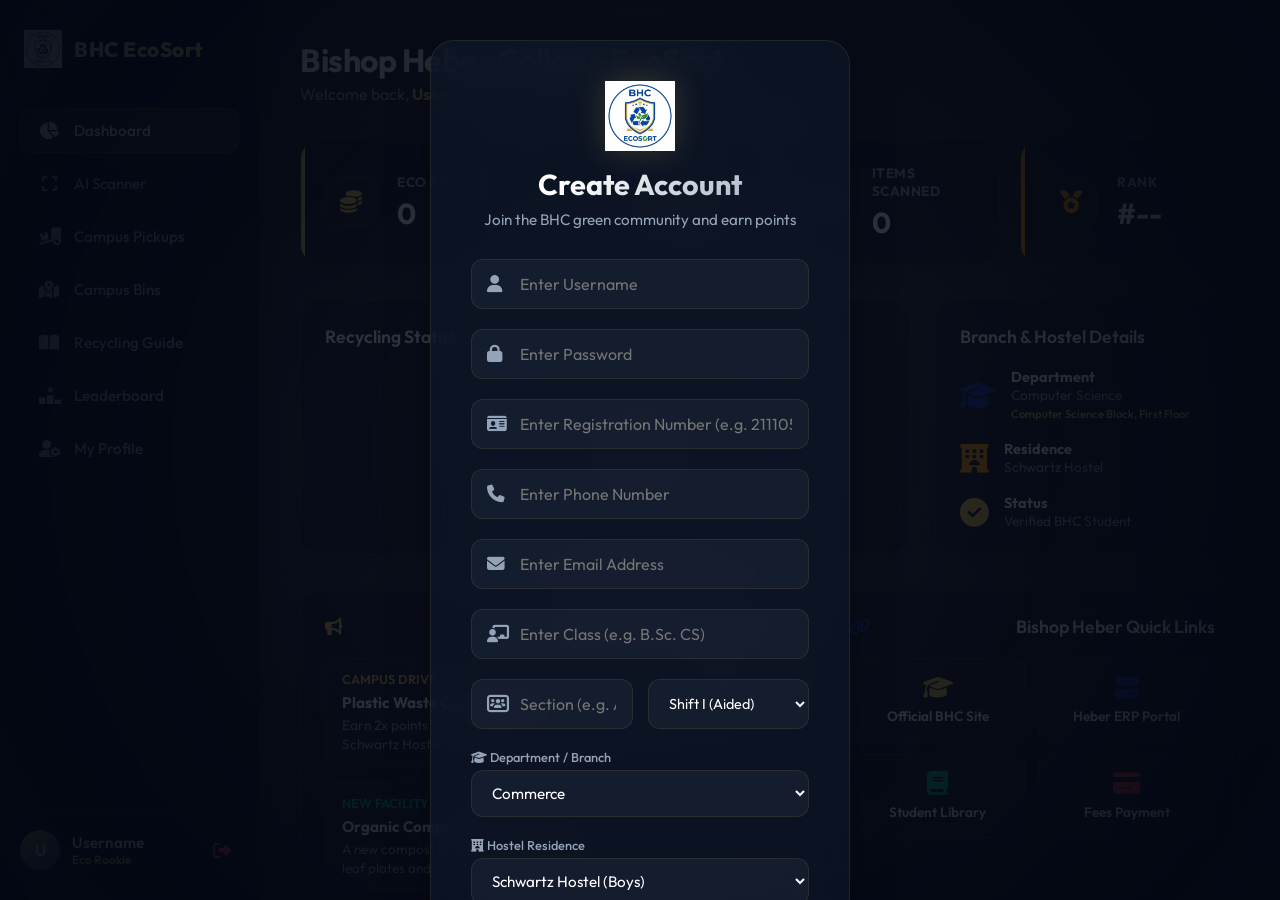
==== frontend/admin.html @ 345581e7 "Initial commit for Vercel deployment with TFLite support" ====
<!DOCTYPE html>
<html lang="en">
<head>
    <meta charset="UTF-8">
    <title>Admin Control Panel — BHC EcoSort</title>
    <meta name="viewport" content="width=device-width, initial-scale=1.0">
    <link rel="icon" type="image/png" href="ecosort-logo.png">
    <link href="https://fonts.googleapis.com/css2?family=Outfit:wght@300;400;500;600;700;800&display=swap" rel="stylesheet">
    <link rel="stylesheet" href="https://cdnjs.cloudflare.com/ajax/libs/font-awesome/6.4.0/css/all.min.css">
    <style>
        :root {
            --bg-color: #030712;
            --sidebar-bg: rgba(10, 15, 30, 0.7);
            --card-bg: rgba(17, 24, 39, 0.45);
            --border-color: rgba(229, 193, 88, 0.1);
            --text-main: #f8fafc;
            --text-muted: #94a3b8;
            --primary: #e5c158;
            --primary-glow: rgba(229, 193, 88, 0.2);
            --secondary: #1e40af;
            --accent: #f59e0b;
        }
        * { box-sizing: border-box; margin: 0; padding: 0; font-family: 'Outfit', sans-serif; transition: background-color 0.3s, border-color 0.3s, transform 0.2s, box-shadow 0.2s; }
        body {
            background: radial-gradient(circle at center, rgba(3, 7, 18, 0.75) 0%, rgba(3, 7, 18, 0.95) 100%),
                        url('https://images.unsplash.com/photo-1518531933037-91b2f5f229cc?auto=format&fit=crop&w=1920&q=80') no-repeat center center fixed;
            background-size: cover;
            color: var(--text-main);
            min-height: 100vh;
            display: flex;
            overflow: hidden;
            position: relative;
        }
        
        body::before {
            content: "";
            position: absolute;
            width: 400px;
            height: 400px;
            background: radial-gradient(circle, rgba(229, 193, 88, 0.04) 0%, transparent 70%);
            top: 5%;
            right: 10%;
            pointer-events: none;
            z-index: 1;
        }

        body::after {
            content: "";
            position: absolute;
            width: 500px;
            height: 500px;
            background: radial-gradient(circle, rgba(30, 64, 175, 0.04) 0%, transparent 70%);
            bottom: 5%;
            left: 5%;
            pointer-events: none;
            z-index: 1;
        }

        .sidebar {
            width: 260px;
            height: 100vh;
            background: var(--sidebar-bg);
            border-right: 1px solid var(--border-color);
            backdrop-filter: blur(20px);
            -webkit-backdrop-filter: blur(20px);
            display: flex;
            flex-direction: column;
            padding: 30px 20px;
            z-index: 100;
            box-shadow: 4px 0 24px rgba(0, 0, 0, 0.3);
        }
        .logo-section { display: flex; align-items: center; gap: 12px; margin-bottom: 40px; padding-left: 4px; }
        .logo-section .clg-logo { height: 38px; width: 38px; object-fit: contain; filter: drop-shadow(0 0 8px var(--primary-glow)); }
        .logo-title { font-size: 1.3rem; font-weight: 800; background: linear-gradient(135deg, #ffffff, #e5c158); -webkit-background-clip: text; -webkit-text-fill-color: transparent; }
        .nav-menu { list-style: none; display: flex; flex-direction: column; gap: 8px; }
        .nav-item { display: flex; align-items: center; gap: 15px; padding: 12px 18px; border-radius: 12px; cursor: pointer; color: var(--text-muted); font-weight: 500; border: 1px solid transparent; transition: all 0.25s cubic-bezier(0.4, 0, 0.2, 1); }
        .nav-item:hover { color: #fff; background: rgba(255, 255, 255, 0.04); border-color: rgba(255, 255, 255, 0.05); transform: translateX(3px); }
        .nav-item.active { color: #fff; background: rgba(229, 193, 88, 0.12); border: 1px solid rgba(229, 193, 88, 0.2); box-shadow: 0 4px 15px rgba(229, 193, 88, 0.05); }
        .user-profile { margin-top: auto; border-top: 1px solid var(--border-color); padding-top: 20px; display: flex; align-items: center; gap: 12px; }
        .avatar { width: 40px; height: 40px; border-radius: 50%; background: linear-gradient(135deg, var(--secondary), var(--primary)); display: flex; align-items: center; justify-content: center; color: white; font-weight: 700; box-shadow: 0 4px 12px rgba(229, 193, 88, 0.2); }
        
        .main-content { flex: 1; height: 100vh; padding: 40px; overflow-y: auto; display: flex; flex-direction: column; gap: 30px; background: transparent; z-index: 2; }
        .header { display: flex; justify-content: space-between; align-items: center; }
        .header h1 { font-size: 2rem; font-weight: 700; letter-spacing: -0.5px; }
        .btn { background: linear-gradient(135deg, var(--secondary), #1d4ed8); color: white; border: none; padding: 10px 20px; border-radius: 10px; font-weight: 600; cursor: pointer; transition: all 0.2s; text-decoration: none; display: inline-flex; align-items: center; gap: 8px; }
        .btn:hover { transform: translateY(-1px); box-shadow: 0 4px 12px rgba(30, 64, 175, 0.35); }
        .btn-gold { background: linear-gradient(135deg, var(--primary), #b5952c); color: #050a18; }
        .btn-gold:hover { box-shadow: 0 4px 12px var(--primary-glow); }
        .btn-danger { background: linear-gradient(135deg, #ef4444, #dc2626); color: white; }
        .btn-danger:hover { box-shadow: 0 4px 12px rgba(239, 68, 68, 0.35); }
        
        .stats-grid { display: grid; grid-template-columns: repeat(auto-fit, minmax(200px, 1fr)); gap: 20px; }
        .stat-card { background: var(--card-bg); border: 1px solid var(--border-color); padding: 20px; border-radius: 16px; display: flex; align-items: center; gap: 15px; position: relative; overflow: hidden; backdrop-filter: blur(8px); -webkit-backdrop-filter: blur(8px); box-shadow: 0 8px 32px 0 rgba(0, 0, 0, 0.2); transition: all 0.3s cubic-bezier(0.4, 0, 0.2, 1); }
        .stat-card:hover { transform: translateY(-4px); border-color: rgba(229, 193, 88, 0.2); box-shadow: 0 12px 24px rgba(229, 193, 88, 0.05), 0 4px 12px rgba(0, 0, 0, 0.3); }
        .stat-card::before { content: ''; position: absolute; top:0; left:0; width:4px; height:100%; background: var(--theme-color, var(--primary)); }
        .stat-icon { width: 44px; height: 44px; border-radius: 10px; background: rgba(255,255,255,0.02); border: 1px solid var(--border-color); display: flex; align-items: center; justify-content: center; font-size: 1.2rem; color: var(--theme-color, var(--primary)); transition: all 0.3s; }
        .stat-card:hover .stat-icon { transform: scale(1.1) rotate(5deg); }
        .stat-info p { font-size: 1.5rem; font-weight: 700; }
        .stat-info h3 { font-size: 0.8rem; text-transform: uppercase; color: var(--text-muted); }
 
        .layout-grid { display: grid; grid-template-columns: 1.2fr 1fr; gap: 25px; }
        @media (max-width: 1024px) { .layout-grid { grid-template-columns: 1fr; } }
        
        .widget { background: var(--card-bg); border: 1px solid var(--border-color); border-radius: 16px; padding: 20px; display: flex; flex-direction: column; gap: 15px; backdrop-filter: blur(8px); -webkit-backdrop-filter: blur(8px); box-shadow: 0 8px 32px 0 rgba(0, 0, 0, 0.2); transition: all 0.3s cubic-bezier(0.4, 0, 0.2, 1); }
        .widget:hover { border-color: rgba(229, 193, 88, 0.18); box-shadow: 0 12px 24px rgba(0, 0, 0, 0.3); }
        .widget-title { font-weight: 600; font-size: 1.1rem; display: flex; justify-content: space-between; align-items: center; }
        
        table { width: 100%; border-collapse: collapse; text-align: left; }
        th { padding: 10px; color: var(--text-muted); font-size: 0.8rem; text-transform: uppercase; border-bottom: 1px solid var(--border-color); }
        td { padding: 12px 10px; border-bottom: 1px solid var(--border-color); font-size: 0.85rem; }
        tr:last-child td { border-bottom: none; }
        
        .role-select { background: #1e293b; color: white; border: 1px solid var(--border-color); border-radius: 6px; padding: 4px 8px; outline: none; font-size: 0.8rem; }
        
        /* Retrain terminal console */
        .console-terminal { background: #020617; border: 1px solid rgba(255,255,255,0.08); border-radius: 12px; padding: 15px; font-family: monospace; font-size: 0.75rem; color: #38bdf8; height: 260px; overflow-y: auto; white-space: pre-wrap; display: flex; flex-direction: column; gap: 4px; box-shadow: inset 0 2px 8px rgba(0,0,0,0.8); }
        .console-line { line-height: 1.4; }
        .console-line.info { color: #f59e0b; }
        .console-line.success { color: #10b981; }
        .console-line.error { color: #ef4444; }
 
        .search-bar { background: rgba(30, 41, 59, 0.5); border: 1px solid var(--border-color); border-radius: 10px; padding: 8px 16px; color: white; outline: none; width: 100%; max-width: 300px; font-size: 0.85rem; }
        .search-bar:focus { border-color: var(--primary); }
    </style>
</head>
<body>

    <aside class="sidebar">
        <div class="logo-section">
            <img src="ecosort-logo.png" class="clg-logo" alt="BHC Logo">
            <span class="logo-title">BHC EcoSort</span>
        </div>
        <ul class="nav-menu">
            <li class="nav-item active"><i class="fa-solid fa-lock"></i> Admin Panel</li>
            <li class="nav-item" onclick="window.location.href='index.html'"><i class="fa-solid fa-house"></i> Student Portal</li>
            <li class="nav-item" onclick="window.location.href='collector.html'"><i class="fa-solid fa-truck-ramp-box"></i> Collector Portal</li>
        </ul>
        <div class="user-profile" style="cursor: pointer;" onclick="window.location.href='index.html'">
            <div style="position: relative; width: 40px; height: 40px; border-radius: 50%; overflow: hidden; flex-shrink: 0; box-shadow: 0 4px 12px rgba(229, 193, 88, 0.2);">
                <img id="avatarImage" src="" style="width: 100%; height: 100%; object-fit: cover; display: none;">
                <div id="avatarLetter" class="avatar" style="width: 100%; height: 100%; border-radius: 50%; display: flex; align-items: center; justify-content: center; font-weight: 700; color: white; background: linear-gradient(135deg, var(--secondary), var(--primary));">A</div>
            </div>
            <div>
                <h4 style="font-size:0.9rem;" id="usernameDisplay">Administrator</h4>
                <p style="font-size:0.75rem; color:var(--primary);">BHC Officer</p>
            </div>
            <i class="fa-solid fa-right-from-bracket" onclick="event.stopPropagation(); logout()" style="margin-left:auto; color:#ef4444; cursor:pointer;" title="Logout"></i>
        </div>
    </aside>

    <main class="main-content">
        <div class="header">
            <div>
                <h1 id="adminTitleText">Admin Control Center</h1>
                <p style="color: var(--text-muted); margin-top:4px;">Manage BHC EcoSort platform configurations, user credentials, and retrain ML models</p>
            </div>
            <a href="index.html" class="btn"><i class="fa-solid fa-arrow-left"></i> Main Dashboard</a>
        </div>

        <div class="stats-grid">
            <div class="stat-card" style="--theme-color: #e5c158;">
                <div class="stat-icon"><i class="fa-solid fa-users"></i></div>
                <div class="stat-info">
                    <h3 id="adminTotalUsers">--</h3>
                    <p>Total Registered</p>
                </div>
            </div>
            <div class="stat-card" style="--theme-color: #3b82f6;">
                <div class="stat-icon"><i class="fa-solid fa-camera"></i></div>
                <div class="stat-info">
                    <h3 id="adminTotalScans">--</h3>
                    <p>AI Scans Logged</p>
                </div>
            </div>
            <div class="stat-card" style="--theme-color: #10b981;">
                <div class="stat-icon"><i class="fa-solid fa-leaf"></i></div>
                <div class="stat-info">
                    <h3 id="adminTotalCO2">--</h3>
                    <p>CO2 Saved (kg)</p>
                </div>
            </div>
            <div class="stat-card" style="--theme-color: #ef4444;">
                <div class="stat-icon"><i class="fa-solid fa-truck-ramp-box"></i></div>
                <div class="stat-info">
                    <h3 id="adminCompletedPickups">--</h3>
                    <p>Completed Runs</p>
                </div>
            </div>
        </div>

        <div class="layout-grid">
            <div class="widget">
                <div class="widget-title">
                    <span>User Directory & Promotions</span>
                    <input type="text" id="userSearchInput" class="search-bar" placeholder="Search username..." oninput="filterUsers()">
                </div>
                <div style="overflow-x:auto; max-height: 450px;">
                    <table>
                        <thead>
                            <tr>
                                <th>Username</th>
                                <th>Dept</th>
                                <th>Residence</th>
                                <th>Score</th>
                                <th>CO₂ Saved</th>
                                <th>Role Role</th>
                                <th>Actions</th>
                            </tr>
                        </thead>
                        <tbody id="userRows">
                            <!-- Dynamic User rows -->
                        </tbody>
                    </table>
                </div>
            </div>

            <div class="widget">
                <div class="widget-title">
                    <span>AI Classification Control Room</span>
                    <span id="retrainStatus" class="status-badge pending" style="padding: 4px 10px;">Idle</span>
                </div>
                <p style="color:var(--text-muted); font-size:0.8rem; line-height:1.4;">
                    Click the button below to retrain the transfer learning custom MobileNetV2 head on the 27 campus sorted sample images. The retraining job runs in a separate thread.
                </p>
                <button class="btn btn-gold" id="btnRetrain" onclick="triggerRetrain()"><i class="fa-solid fa-microchip"></i> Retrain AI Sorting Model</button>
                
                <div class="console-terminal" id="terminalLog">
                    <div class="console-line info">[System] Console idle. Click "Retrain AI" to load logs...</div>
                </div>
            </div>
        </div>

        <div class="widget">
            <div class="widget-title">Campus Bulk Pickups Control Panel</div>
            <div style="overflow-x:auto;">
                <table>
                    <thead>
                        <tr>
                            <th>Requester</th>
                            <th>Waste Material</th>
                            <th>Block Location</th>
                            <th>Room/Lab</th>
                            <th>Scheduled Date</th>
                            <th>Status</th>
                            <th>Assigned Collector</th>
                            <th>Action Override</th>
                        </tr>
                    </thead>
                    <tbody id="pickupsRows">
                        <!-- Dynamic pickups overview -->
                    </tbody>
                </table>
            </div>
        </div>
    </main>

    <script>
        const API_URL = (window.location.protocol === 'file:' || !window.location.hostname) 
            ? "http://127.0.0.1:5000" 
            : window.location.origin;
        let currentUser = null;
        let allUsers = [];
        let retrainInterval = null;

        window.addEventListener('load', () => {
            const cachedUser = localStorage.getItem('eco_user');
            if (cachedUser) {
                currentUser = JSON.parse(cachedUser);
                
                // Route Guard: Admin or SuperAdmin only
                if (currentUser.role !== 'Admin' && currentUser.role !== 'SuperAdmin') {
                    alert("Access Denied. Administrative privileges required.");
                    window.location.href = "index.html";
                    return;
                }
                
                document.getElementById('usernameDisplay').innerText = currentUser.username;
                
                // Render Avatar
                const avatarImg = document.getElementById('avatarImage');
                const avatarLet = document.getElementById('avatarLetter');
                if (currentUser.avatar_url) {
                    avatarImg.src = `${API_URL}/${currentUser.avatar_url}?v=${new Date().getTime()}`;
                    avatarImg.style.display = 'block';
                    avatarLet.style.display = 'none';
                } else {
                    avatarImg.style.display = 'none';
                    avatarLet.style.display = 'flex';
                    avatarLet.innerText = currentUser.username.charAt(0).toUpperCase();
                }
                
                // Update header title based on role & department
                if (currentUser.role === 'Admin') {
                    document.getElementById('adminTitleText').innerText = `${currentUser.department} Department Panel`;
                } else if (currentUser.role === 'SuperAdmin') {
                    document.getElementById('adminTitleText').innerText = "Superior Admin Control Center";
                }
                
                loadStats();
                loadUsers();
                loadPickups();
                checkRetrainStatus();
            } else {
                window.location.href = "index.html";
            }
        });

        function logout() {
            localStorage.removeItem('eco_user');
            window.location.href = "index.html";
        }

        function loadStats() {
            fetch(API_URL + `/api/admin/stats?admin_id=${currentUser.id}`)
                .then(res => res.json())
                .then(stats => {
                    document.getElementById('adminTotalUsers').innerText = stats.total_users;
                    document.getElementById('adminTotalScans').innerText = stats.total_scans;
                    document.getElementById('adminTotalCO2').innerText = stats.total_co2 + " kg";
                    document.getElementById('adminCompletedPickups').innerText = stats.completed_pickups;
                })
                .catch(err => console.error("Error loading stats:", err));
        }

        function loadUsers() {
            fetch(API_URL + `/api/admin/users?admin_id=${currentUser.id}`)
                .then(res => res.json())
                .then(users => {
                    allUsers = users;
                    renderUsers(users);
                })
                .catch(err => console.error("Error loading users:", err));
        }

        function renderUsers(users) {
            const tbody = document.getElementById('userRows');
            tbody.innerHTML = '';
            
            users.forEach(u => {
                const tr = document.createElement('tr');
                tr.innerHTML = `
                    <td><strong>${u.username}</strong></td>
                    <td>${u.department || 'General'}</td>
                    <td>${u.hostel || 'Day Scholar'}</td>
                    <td style="color:var(--primary); font-weight:700;">${u.points} pts</td>
                    <td>${parseFloat(u.co2_saved).toFixed(1)} kg</td>
                    <td>
                        <select class="role-select" id="roleSelect-${u.id}" onchange="updateUserRole(${u.id}, this.value)">
                            <option value="Student" ${u.role === 'Student' ? 'selected' : ''}>Student</option>
                            <option value="Collector" ${u.role === 'Collector' ? 'selected' : ''}>Collector</option>
                            <option value="Admin" ${u.role === 'Admin' ? 'selected' : ''}>Admin</option>
                        </select>
                    </td>
                    <td>
                        <button class="action-btn claim" style="padding:4px 8px;" onclick="saveRoleChange(${u.id})">Save</button>
                    </td>
                `;
                tbody.appendChild(tr);
            });
        }

        function filterUsers() {
            const query = document.getElementById('userSearchInput').value.trim().toLowerCase();
            const filtered = allUsers.filter(u => u.username.toLowerCase().includes(query));
            renderUsers(filtered);
        }

        function updateUserRole(user_id, role) {
            // locally track role change, save triggers backend
        }

        function saveRoleChange(user_id) {
            const selectEl = document.getElementById(`roleSelect-${user_id}`);
            const newRole = selectEl.value;
            
            fetch(API_URL + "/api/admin/users/role", {
                method: "POST",
                headers: { "Content-Type": "application/json" },
                body: JSON.stringify({ user_id: user_id, role: newRole, admin_id: currentUser.id })
            })
            .then(res => res.json())
            .then(data => {
                if (data.success) {
                    alert(data.message);
                    loadUsers();
                    loadStats();
                } else {
                    alert("Error: " + data.error);
                }
            })
            .catch(err => console.error("Error setting role:", err));
        }

        function loadPickups() {
            fetch(API_URL + "/api/pickups")
                .then(res => res.json())
                .then(pickups => {
                    const tbody = document.getElementById('pickupsRows');
                    tbody.innerHTML = '';
                    
                    if (pickups.length === 0) {
                        tbody.innerHTML = `<tr><td colspan="8" style="text-align:center;color:var(--text-muted);">No bulk collection requests logged.</td></tr>`;
                        return;
                    }

                    pickups.forEach(p => {
                        const tr = document.createElement('tr');
                        const dateStr = new Date(p.date_time).toLocaleString([], { month: 'short', day: 'numeric', hour: '2-digit', minute: '2-digit' });
                        tr.innerHTML = `
                            <td><strong>${p.requester}</strong></td>
                            <td>${p.waste_type}</td>
                            <td>${p.block_name}</td>
                            <td>${p.room_number}</td>
                            <td>${dateStr}</td>
                            <td><span class="status-badge ${p.status.toLowerCase()}">${p.status}</span></td>
                            <td>${p.collector || 'Unassigned'}</td>
                            <td>
                                <button class="action-btn complete btn-danger" style="background:#ef4444;" onclick="deletePickup(${p.id})">Delete</button>
                            </td>
                        `;
                        tbody.appendChild(tr);
                    });
                })
                .catch(err => console.error("Error loading pickups:", err));
        }

        function deletePickup(pickup_id) {
            if (!confirm("Are you sure you want to delete this pickup request? This action is permanent.")) return;
            
            fetch(API_URL + "/api/admin/pickups/delete", {
                method: "POST",
                headers: { "Content-Type": "application/json" },
                body: JSON.stringify({ pickup_id: pickup_id })
            })
            .then(res => res.json())
            .then(data => {
                alert(data.message);
                loadPickups();
                loadStats();
            })
            .catch(err => console.error("Error deleting pickup:", err));
        }

        function triggerRetrain() {
            const btn = document.getElementById('btnRetrain');
            btn.disabled = true;
            btn.innerText = "Training...";
            
            fetch(API_URL + "/api/admin/retrain", { method: "POST" })
                .then(res => res.json())
                .then(data => {
                    if (data.success) {
                        checkRetrainStatus();
                        // Poll retraining logs every 2 seconds
                        if (retrainInterval) clearInterval(retrainInterval);
                        retrainInterval = setInterval(checkRetrainStatus, 2000);
                    } else {
                        alert(data.message || "Failed to trigger retraining.");
                        btn.disabled = false;
                        btn.innerText = "Retrain AI Sorting Model";
                    }
                })
                .catch(err => {
                    console.error(err);
                    btn.disabled = false;
                    btn.innerText = "Retrain AI Sorting Model";
                });
        }

        function checkRetrainStatus() {
            fetch(API_URL + "/api/admin/retrain/status")
                .then(res => res.json())
                .then(state => {
                    const statusBadge = document.getElementById('retrainStatus');
                    statusBadge.innerText = state.status;
                    statusBadge.className = `status-badge ${state.status.toLowerCase()}`;
                    
                    const terminal = document.getElementById('terminalLog');
                    terminal.innerHTML = '';
                    
                    state.logs.forEach(line => {
                        const div = document.createElement('div');
                        div.className = 'console-line';
                        
                        if (line.includes('Epoch') || line.includes('Starting')) {
                            div.className += ' info';
                        } else if (line.includes('completed successfully') || line.includes('Saved')) {
                            div.className += ' success';
                        } else if (line.includes('failed') || line.includes('crashed')) {
                            div.className += ' error';
                        }
                        
                        div.innerText = line;
                        terminal.appendChild(div);
                    });
                    
                    // Auto scroll to bottom
                    terminal.scrollTop = terminal.scrollHeight;
                    
                    const btn = document.getElementById('btnRetrain');
                    if (state.status !== "Training") {
                        btn.disabled = false;
                        btn.innerText = "Retrain AI Sorting Model";
                        if (retrainInterval) {
                            clearInterval(retrainInterval);
                            retrainInterval = null;
                        }
                    } else {
                        btn.disabled = true;
                        btn.innerText = "Training AI Classifier...";
                        if (!retrainInterval) {
                            retrainInterval = setInterval(checkRetrainStatus, 2000);
                        }
                    }
                })
                .catch(err => console.error("Error fetching retrain status:", err));
        }
    </script>
</body>
</html>
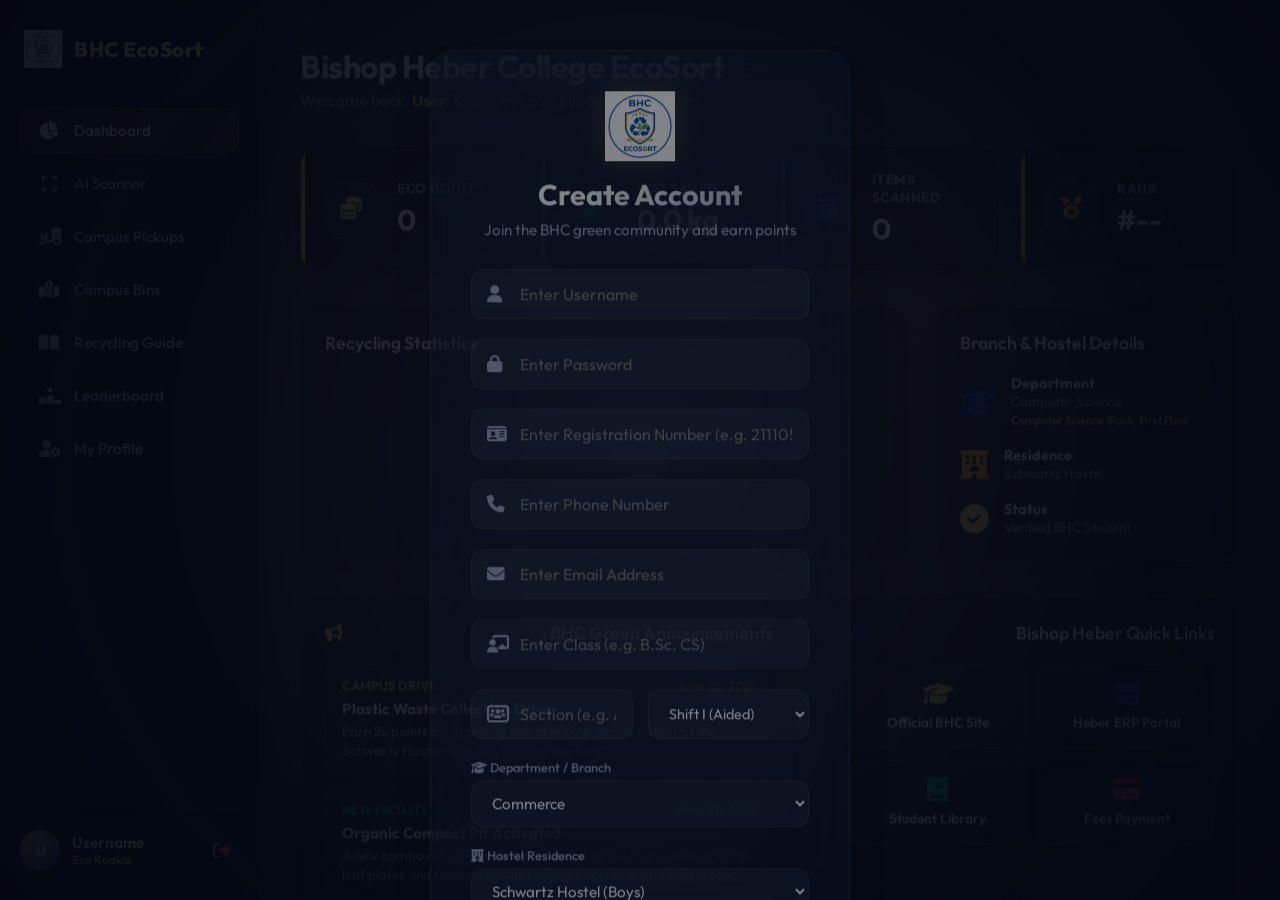
==== commit 6e555ee7: "Implement security hardening, ML pipeline fixes, and Vercel routing corrections" ====
--- a/frontend/admin.html
+++ b/frontend/admin.html
@@ -305,13 +305,24 @@
             }
         });
 
+        function getAuthHeaders(includeJson = true) {
+            const token = localStorage.getItem('eco_token');
+            const headers = {};
+            if (includeJson) headers["Content-Type"] = "application/json";
+            if (token) headers["Authorization"] = "Bearer " + token;
+            return headers;
+        }
+
         function logout() {
             localStorage.removeItem('eco_user');
+            localStorage.removeItem('eco_token');
             window.location.href = "index.html";
         }
 
         function loadStats() {
-            fetch(API_URL + `/api/admin/stats?admin_id=${currentUser.id}`)
+            fetch(API_URL + `/api/admin/stats?admin_id=${currentUser.id}`, {
+                headers: getAuthHeaders()
+            })
                 .then(res => res.json())
                 .then(stats => {
                     document.getElementById('adminTotalUsers').innerText = stats.total_users;
@@ -323,7 +334,9 @@
         }
 
         function loadUsers() {
-            fetch(API_URL + `/api/admin/users?admin_id=${currentUser.id}`)
+            fetch(API_URL + `/api/admin/users?admin_id=${currentUser.id}`, {
+                headers: getAuthHeaders()
+            })
                 .then(res => res.json())
                 .then(users => {
                     allUsers = users;
@@ -375,7 +388,7 @@
             
             fetch(API_URL + "/api/admin/users/role", {
                 method: "POST",
-                headers: { "Content-Type": "application/json" },
+                headers: getAuthHeaders(),
                 body: JSON.stringify({ user_id: user_id, role: newRole, admin_id: currentUser.id })
             })
             .then(res => res.json())
@@ -392,7 +405,9 @@
         }
 
         function loadPickups() {
-            fetch(API_URL + "/api/pickups")
+            fetch(API_URL + "/api/pickups", {
+                headers: getAuthHeaders(false)
+            })
                 .then(res => res.json())
                 .then(pickups => {
                     const tbody = document.getElementById('pickupsRows');
@@ -429,8 +444,8 @@
             
             fetch(API_URL + "/api/admin/pickups/delete", {
                 method: "POST",
-                headers: { "Content-Type": "application/json" },
-                body: JSON.stringify({ pickup_id: pickup_id })
+                headers: getAuthHeaders(),
+                body: JSON.stringify({ pickup_id: pickup_id, admin_id: currentUser.id })
             })
             .then(res => res.json())
             .then(data => {
@@ -446,7 +461,11 @@
             btn.disabled = true;
             btn.innerText = "Training...";
             
-            fetch(API_URL + "/api/admin/retrain", { method: "POST" })
+            fetch(API_URL + "/api/admin/retrain", { 
+                method: "POST",
+                headers: getAuthHeaders(),
+                body: JSON.stringify({ admin_id: currentUser.id })
+            })
                 .then(res => res.json())
                 .then(data => {
                     if (data.success) {
@@ -468,7 +487,9 @@
         }
 
         function checkRetrainStatus() {
-            fetch(API_URL + "/api/admin/retrain/status")
+            fetch(API_URL + "/api/admin/retrain/status", {
+                headers: getAuthHeaders(false)
+            })
                 .then(res => res.json())
                 .then(state => {
                     const statusBadge = document.getElementById('retrainStatus');
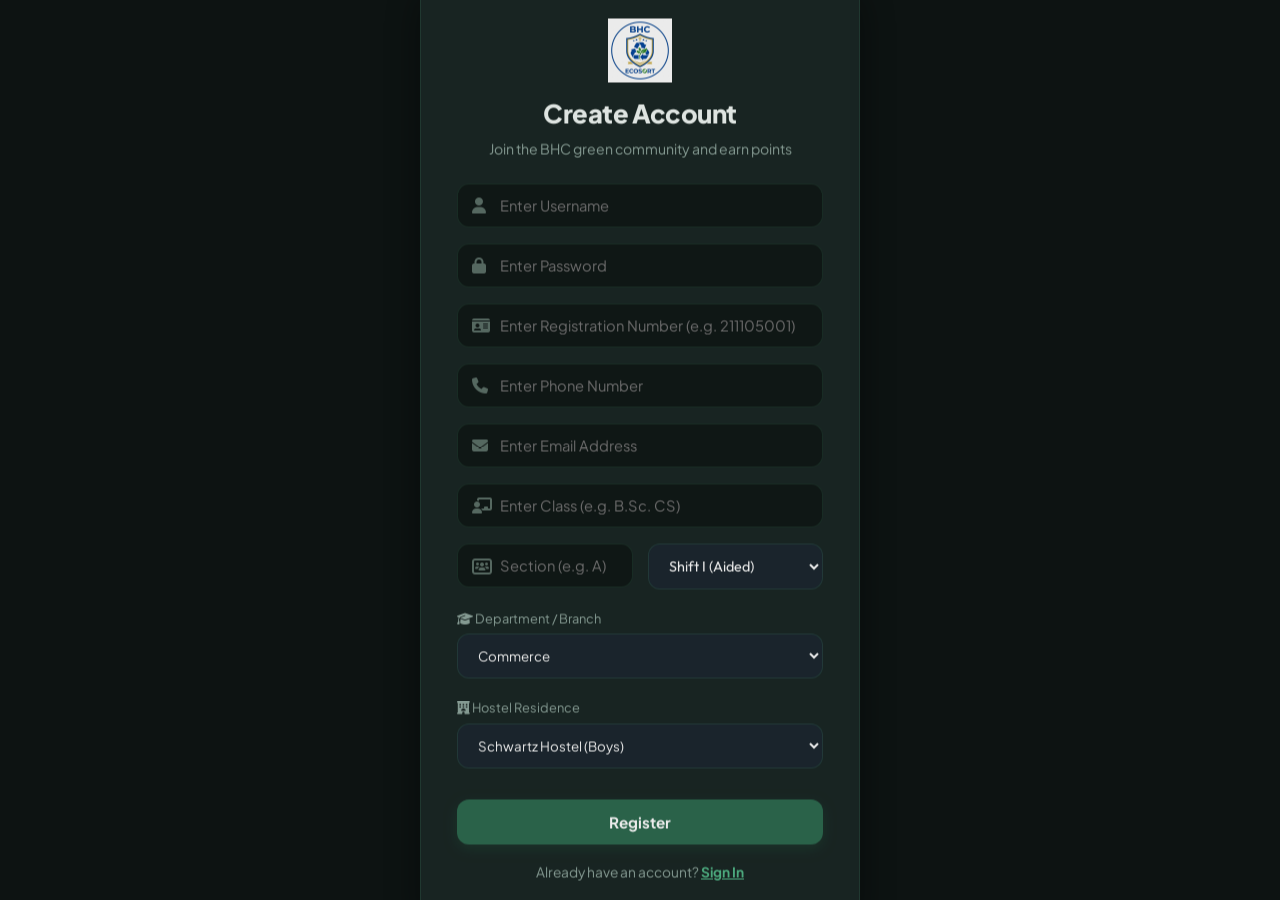
==== commit efcbaddb: "Implement Phase 1 UI/UX modernization: Forest & Emerald Green design system, dark/light themes, AI s" ====
--- a/frontend/admin.html
+++ b/frontend/admin.html
@@ -7,121 +7,10 @@
     <link rel="icon" type="image/png" href="ecosort-logo.png">
     <link href="https://fonts.googleapis.com/css2?family=Outfit:wght@300;400;500;600;700;800&display=swap" rel="stylesheet">
     <link rel="stylesheet" href="https://cdnjs.cloudflare.com/ajax/libs/font-awesome/6.4.0/css/all.min.css">
-    <style>
-        :root {
-            --bg-color: #030712;
-            --sidebar-bg: rgba(10, 15, 30, 0.7);
-            --card-bg: rgba(17, 24, 39, 0.45);
-            --border-color: rgba(229, 193, 88, 0.1);
-            --text-main: #f8fafc;
-            --text-muted: #94a3b8;
-            --primary: #e5c158;
-            --primary-glow: rgba(229, 193, 88, 0.2);
-            --secondary: #1e40af;
-            --accent: #f59e0b;
-        }
-        * { box-sizing: border-box; margin: 0; padding: 0; font-family: 'Outfit', sans-serif; transition: background-color 0.3s, border-color 0.3s, transform 0.2s, box-shadow 0.2s; }
-        body {
-            background: radial-gradient(circle at center, rgba(3, 7, 18, 0.75) 0%, rgba(3, 7, 18, 0.95) 100%),
-                        url('https://images.unsplash.com/photo-1518531933037-91b2f5f229cc?auto=format&fit=crop&w=1920&q=80') no-repeat center center fixed;
-            background-size: cover;
-            color: var(--text-main);
-            min-height: 100vh;
-            display: flex;
-            overflow: hidden;
-            position: relative;
-        }
-        
-        body::before {
-            content: "";
-            position: absolute;
-            width: 400px;
-            height: 400px;
-            background: radial-gradient(circle, rgba(229, 193, 88, 0.04) 0%, transparent 70%);
-            top: 5%;
-            right: 10%;
-            pointer-events: none;
-            z-index: 1;
-        }
-
-        body::after {
-            content: "";
-            position: absolute;
-            width: 500px;
-            height: 500px;
-            background: radial-gradient(circle, rgba(30, 64, 175, 0.04) 0%, transparent 70%);
-            bottom: 5%;
-            left: 5%;
-            pointer-events: none;
-            z-index: 1;
-        }
-
-        .sidebar {
-            width: 260px;
-            height: 100vh;
-            background: var(--sidebar-bg);
-            border-right: 1px solid var(--border-color);
-            backdrop-filter: blur(20px);
-            -webkit-backdrop-filter: blur(20px);
-            display: flex;
-            flex-direction: column;
-            padding: 30px 20px;
-            z-index: 100;
-            box-shadow: 4px 0 24px rgba(0, 0, 0, 0.3);
-        }
-        .logo-section { display: flex; align-items: center; gap: 12px; margin-bottom: 40px; padding-left: 4px; }
-        .logo-section .clg-logo { height: 38px; width: 38px; object-fit: contain; filter: drop-shadow(0 0 8px var(--primary-glow)); }
-        .logo-title { font-size: 1.3rem; font-weight: 800; background: linear-gradient(135deg, #ffffff, #e5c158); -webkit-background-clip: text; -webkit-text-fill-color: transparent; }
-        .nav-menu { list-style: none; display: flex; flex-direction: column; gap: 8px; }
-        .nav-item { display: flex; align-items: center; gap: 15px; padding: 12px 18px; border-radius: 12px; cursor: pointer; color: var(--text-muted); font-weight: 500; border: 1px solid transparent; transition: all 0.25s cubic-bezier(0.4, 0, 0.2, 1); }
-        .nav-item:hover { color: #fff; background: rgba(255, 255, 255, 0.04); border-color: rgba(255, 255, 255, 0.05); transform: translateX(3px); }
-        .nav-item.active { color: #fff; background: rgba(229, 193, 88, 0.12); border: 1px solid rgba(229, 193, 88, 0.2); box-shadow: 0 4px 15px rgba(229, 193, 88, 0.05); }
-        .user-profile { margin-top: auto; border-top: 1px solid var(--border-color); padding-top: 20px; display: flex; align-items: center; gap: 12px; }
-        .avatar { width: 40px; height: 40px; border-radius: 50%; background: linear-gradient(135deg, var(--secondary), var(--primary)); display: flex; align-items: center; justify-content: center; color: white; font-weight: 700; box-shadow: 0 4px 12px rgba(229, 193, 88, 0.2); }
-        
-        .main-content { flex: 1; height: 100vh; padding: 40px; overflow-y: auto; display: flex; flex-direction: column; gap: 30px; background: transparent; z-index: 2; }
-        .header { display: flex; justify-content: space-between; align-items: center; }
-        .header h1 { font-size: 2rem; font-weight: 700; letter-spacing: -0.5px; }
-        .btn { background: linear-gradient(135deg, var(--secondary), #1d4ed8); color: white; border: none; padding: 10px 20px; border-radius: 10px; font-weight: 600; cursor: pointer; transition: all 0.2s; text-decoration: none; display: inline-flex; align-items: center; gap: 8px; }
-        .btn:hover { transform: translateY(-1px); box-shadow: 0 4px 12px rgba(30, 64, 175, 0.35); }
-        .btn-gold { background: linear-gradient(135deg, var(--primary), #b5952c); color: #050a18; }
-        .btn-gold:hover { box-shadow: 0 4px 12px var(--primary-glow); }
-        .btn-danger { background: linear-gradient(135deg, #ef4444, #dc2626); color: white; }
-        .btn-danger:hover { box-shadow: 0 4px 12px rgba(239, 68, 68, 0.35); }
-        
-        .stats-grid { display: grid; grid-template-columns: repeat(auto-fit, minmax(200px, 1fr)); gap: 20px; }
-        .stat-card { background: var(--card-bg); border: 1px solid var(--border-color); padding: 20px; border-radius: 16px; display: flex; align-items: center; gap: 15px; position: relative; overflow: hidden; backdrop-filter: blur(8px); -webkit-backdrop-filter: blur(8px); box-shadow: 0 8px 32px 0 rgba(0, 0, 0, 0.2); transition: all 0.3s cubic-bezier(0.4, 0, 0.2, 1); }
-        .stat-card:hover { transform: translateY(-4px); border-color: rgba(229, 193, 88, 0.2); box-shadow: 0 12px 24px rgba(229, 193, 88, 0.05), 0 4px 12px rgba(0, 0, 0, 0.3); }
-        .stat-card::before { content: ''; position: absolute; top:0; left:0; width:4px; height:100%; background: var(--theme-color, var(--primary)); }
-        .stat-icon { width: 44px; height: 44px; border-radius: 10px; background: rgba(255,255,255,0.02); border: 1px solid var(--border-color); display: flex; align-items: center; justify-content: center; font-size: 1.2rem; color: var(--theme-color, var(--primary)); transition: all 0.3s; }
-        .stat-card:hover .stat-icon { transform: scale(1.1) rotate(5deg); }
-        .stat-info p { font-size: 1.5rem; font-weight: 700; }
-        .stat-info h3 { font-size: 0.8rem; text-transform: uppercase; color: var(--text-muted); }
- 
-        .layout-grid { display: grid; grid-template-columns: 1.2fr 1fr; gap: 25px; }
-        @media (max-width: 1024px) { .layout-grid { grid-template-columns: 1fr; } }
-        
-        .widget { background: var(--card-bg); border: 1px solid var(--border-color); border-radius: 16px; padding: 20px; display: flex; flex-direction: column; gap: 15px; backdrop-filter: blur(8px); -webkit-backdrop-filter: blur(8px); box-shadow: 0 8px 32px 0 rgba(0, 0, 0, 0.2); transition: all 0.3s cubic-bezier(0.4, 0, 0.2, 1); }
-        .widget:hover { border-color: rgba(229, 193, 88, 0.18); box-shadow: 0 12px 24px rgba(0, 0, 0, 0.3); }
-        .widget-title { font-weight: 600; font-size: 1.1rem; display: flex; justify-content: space-between; align-items: center; }
-        
-        table { width: 100%; border-collapse: collapse; text-align: left; }
-        th { padding: 10px; color: var(--text-muted); font-size: 0.8rem; text-transform: uppercase; border-bottom: 1px solid var(--border-color); }
-        td { padding: 12px 10px; border-bottom: 1px solid var(--border-color); font-size: 0.85rem; }
-        tr:last-child td { border-bottom: none; }
-        
-        .role-select { background: #1e293b; color: white; border: 1px solid var(--border-color); border-radius: 6px; padding: 4px 8px; outline: none; font-size: 0.8rem; }
-        
-        /* Retrain terminal console */
-        .console-terminal { background: #020617; border: 1px solid rgba(255,255,255,0.08); border-radius: 12px; padding: 15px; font-family: monospace; font-size: 0.75rem; color: #38bdf8; height: 260px; overflow-y: auto; white-space: pre-wrap; display: flex; flex-direction: column; gap: 4px; box-shadow: inset 0 2px 8px rgba(0,0,0,0.8); }
-        .console-line { line-height: 1.4; }
-        .console-line.info { color: #f59e0b; }
-        .console-line.success { color: #10b981; }
-        .console-line.error { color: #ef4444; }
- 
-        .search-bar { background: rgba(30, 41, 59, 0.5); border: 1px solid var(--border-color); border-radius: 10px; padding: 8px 16px; color: white; outline: none; width: 100%; max-width: 300px; font-size: 0.85rem; }
-        .search-bar:focus { border-color: var(--primary); }
-    </style>
+    <!-- EcoSort Unified Modern Design System & Theme Engine -->
+    <link rel="stylesheet" href="css/ecosort.css">
+    <script src="js/theme.js"></script>
+    <script src="https://cdnjs.cloudflare.com/ajax/libs/Chart.js/4.4.0/chart.umd.js"></script>
 </head>
 <body>
 
@@ -149,6 +38,28 @@
     </aside>
 
     <main class="main-content">
+
+        <!-- TOP APP BAR -->
+        <div style="display:flex; justify-content:space-between; align-items:center; margin-bottom:20px; padding-bottom:12px; border-bottom:1px solid var(--border-color);">
+            <div style="display:flex; align-items:center; gap:12px;">
+                <button class="btn btn-secondary btn-sm" onclick="toggleMobileNav()" title="Toggle Navigation Menu">
+                    <i class="fa-solid fa-bars"></i>
+                </button>
+                <div style="font-weight:700; font-size:1.05rem; color:var(--text-main);">
+                    <i class="fa-solid fa-shield-halved" style="color:var(--emerald); margin-right:6px;"></i> Administrative Governance & ML Control
+                </div>
+            </div>
+            <div style="display:flex; align-items:center; gap:12px;">
+                <button class="btn btn-secondary btn-sm" onclick="toggleTheme()" title="Toggle Light / Dark Theme">
+                    <i class="fa-solid fa-moon theme-toggle-icon"></i>
+                    <span>Theme</span>
+                </button>
+                <span class="badge badge-role" style="font-size:0.8rem; padding:6px 12px;">
+                    <i class="fa-solid fa-user-shield"></i> Officer Mode
+                </span>
+            </div>
+        </div>
+
         <div class="header">
             <div>
                 <h1 id="adminTitleText">Admin Control Center</h1>
@@ -220,7 +131,7 @@
                     <span id="retrainStatus" class="status-badge pending" style="padding: 4px 10px;">Idle</span>
                 </div>
                 <p style="color:var(--text-muted); font-size:0.8rem; line-height:1.4;">
-                    Click the button below to retrain the transfer learning custom MobileNetV2 head on the 27 campus sorted sample images. The retraining job runs in a separate thread.
+                    Click the button below to retrain the transfer learning custom MobileNetV2 head on the 25 verified campus sorted sample images. The retraining job runs in a separate thread.
                 </p>
                 <button class="btn btn-gold" id="btnRetrain" onclick="triggerRetrain()"><i class="fa-solid fa-microchip"></i> Retrain AI Sorting Model</button>
                 
@@ -394,11 +305,11 @@
             .then(res => res.json())
             .then(data => {
                 if (data.success) {
-                    alert(data.message);
+                    showToast(data.message, "success");
                     loadUsers();
                     loadStats();
                 } else {
-                    alert("Error: " + data.error);
+                    showToast(data.error, "error");
                 }
             })
             .catch(err => console.error("Error setting role:", err));
@@ -449,7 +360,7 @@
             })
             .then(res => res.json())
             .then(data => {
-                alert(data.message);
+                showToast(data.message, "success");
                 loadPickups();
                 loadStats();
             })
--- a/frontend/css/ecosort.css
+++ b/frontend/css/ecosort.css
@@ -0,0 +1,1431 @@
+/* ==========================================================================
+   EcoSort Design System — Environmental Technology Modern UI
+   Bishop Heber College Smart Green Campus
+   ========================================================================== */
+
+@import url('https://fonts.googleapis.com/css2?family=Plus+Jakarta+Sans:wght@300;400;500;600;700;800&family=JetBrains+Mono:wght@400;500;600&display=swap');
+
+:root {
+    /* Brand Palette - Forest & Emerald Green */
+    --primary: #2d6a4f;
+    --primary-hover: #1b4332;
+    --primary-light: #40916c;
+    --primary-glow: rgba(45, 106, 79, 0.25);
+    --primary-surface: #d8f3dc;
+    --emerald: #52b788;
+    --mint: #74c69d;
+    --amber: #d97706;
+    --amber-bg: rgba(217, 119, 6, 0.12);
+    --blue: #2563eb;
+    --blue-bg: rgba(37, 99, 235, 0.12);
+    --rose: #e11d48;
+    --rose-bg: rgba(225, 29, 72, 0.12);
+
+    /* Default Theme: Dark Charcoal Mode */
+    --bg-body: #0d1312;
+    --bg-sidebar: #121a18;
+    --bg-surface: #16211e;
+    --bg-card: #1a2724;
+    --bg-card-hover: #1f302c;
+    --bg-input: #101816;
+    --border-color: rgba(82, 183, 136, 0.15);
+    --border-hover: rgba(82, 183, 136, 0.35);
+    --text-main: #f0f7f4;
+    --text-muted: #8fa69e;
+    --text-dim: #5c7068;
+    --shadow-sm: 0 2px 8px rgba(0, 0, 0, 0.25);
+    --shadow-md: 0 6px 20px rgba(0, 0, 0, 0.35);
+    --shadow-lg: 0 12px 36px rgba(0, 0, 0, 0.45);
+    --modal-backdrop: rgba(8, 14, 12, 0.85);
+    --code-bg: #0b110f;
+
+    /* Metrics & Spacing */
+    --radius-sm: 8px;
+    --radius-md: 12px;
+    --radius-lg: 16px;
+    --radius-full: 9999px;
+    --transition: all 0.2s cubic-bezier(0.4, 0, 0.2, 1);
+}
+
+/* Light Mode Overrides */
+[data-theme="light"] {
+    --bg-body: #f4f7f5;
+    --bg-sidebar: #e9f0ec;
+    --bg-surface: #ffffff;
+    --bg-card: #ffffff;
+    --bg-card-hover: #f9fbf9;
+    --bg-input: #f0f4f2;
+    --border-color: #d1ded6;
+    --border-hover: #95b3a3;
+    --text-main: #14211d;
+    --text-muted: #4e635a;
+    --text-dim: #7f968c;
+    --shadow-sm: 0 2px 6px rgba(20, 33, 29, 0.05);
+    --shadow-md: 0 6px 18px rgba(20, 33, 29, 0.08);
+    --shadow-lg: 0 12px 30px rgba(20, 33, 29, 0.12);
+    --modal-backdrop: rgba(20, 33, 29, 0.6);
+    --code-bg: #eef3f0;
+}
+
+/* Base Styles */
+* {
+    box-sizing: border-box;
+    margin: 0;
+    padding: 0;
+    font-family: 'Plus Jakarta Sans', -apple-system, BlinkMacSystemFont, sans-serif;
+    -webkit-font-smoothing: antialiased;
+}
+
+body {
+    background-color: var(--bg-body);
+    color: var(--text-main);
+    min-height: 100vh;
+    display: flex;
+    overflow-x: hidden;
+    line-height: 1.5;
+    transition: background-color 0.3s ease, color 0.3s ease;
+}
+
+/* Scrollbar */
+::-webkit-scrollbar {
+    width: 8px;
+    height: 8px;
+}
+::-webkit-scrollbar-track {
+    background: var(--bg-body);
+}
+::-webkit-scrollbar-thumb {
+    background: var(--border-color);
+    border-radius: 4px;
+}
+::-webkit-scrollbar-thumb:hover {
+    background: var(--primary-light);
+}
+
+/* App Layout */
+.app-container {
+    display: flex;
+    width: 100vw;
+    height: 100vh;
+    overflow: hidden;
+}
+
+/* Sidebar Navigation */
+.app-sidebar {
+    width: 270px;
+    height: 100vh;
+    background: var(--bg-sidebar);
+    border-right: 1px solid var(--border-color);
+    display: flex;
+    flex-direction: column;
+    padding: 24px 18px;
+    flex-shrink: 0;
+    z-index: 100;
+    transition: transform 0.3s ease, background 0.3s ease;
+}
+
+.brand-section {
+    display: flex;
+    align-items: center;
+    gap: 12px;
+    padding: 6px 8px 24px;
+    border-bottom: 1px solid var(--border-color);
+    margin-bottom: 20px;
+}
+
+.brand-logo {
+    height: 38px;
+    width: 38px;
+    object-fit: contain;
+    border-radius: var(--radius-sm);
+}
+
+.brand-title {
+    font-size: 1.25rem;
+    font-weight: 800;
+    color: var(--text-main);
+    letter-spacing: -0.02em;
+    display: flex;
+    align-items: center;
+    gap: 6px;
+}
+.brand-title span {
+    color: var(--emerald);
+}
+
+.brand-sub {
+    font-size: 0.72rem;
+    color: var(--text-muted);
+    font-weight: 500;
+}
+
+.nav-list {
+    list-style: none;
+    display: flex;
+    flex-direction: column;
+    gap: 6px;
+    flex: 1;
+    overflow-y: auto;
+}
+
+.nav-item {
+    display: flex;
+    align-items: center;
+    gap: 14px;
+    padding: 11px 16px;
+    border-radius: var(--radius-md);
+    color: var(--text-muted);
+    font-size: 0.92rem;
+    font-weight: 600;
+    cursor: pointer;
+    border: 1px solid transparent;
+    transition: var(--transition);
+    text-decoration: none;
+    user-select: none;
+}
+
+.nav-item i {
+    font-size: 1.05rem;
+    width: 20px;
+    text-align: center;
+    color: var(--text-dim);
+    transition: color 0.2s ease;
+}
+
+.nav-item:hover {
+    color: var(--text-main);
+    background: rgba(82, 183, 136, 0.08);
+    border-color: var(--border-color);
+}
+.nav-item:hover i {
+    color: var(--emerald);
+}
+
+.nav-item.active {
+    color: #ffffff;
+    background: linear-gradient(135deg, var(--primary) 0%, var(--primary-light) 100%);
+    box-shadow: 0 4px 14px var(--primary-glow);
+    border-color: transparent;
+}
+.nav-item.active i {
+    color: #ffffff;
+}
+
+/* User Profile Badge in Sidebar */
+.sidebar-footer {
+    border-top: 1px solid var(--border-color);
+    padding-top: 16px;
+    margin-top: auto;
+    display: flex;
+    flex-direction: column;
+    gap: 12px;
+}
+
+.user-badge {
+    display: flex;
+    align-items: center;
+    gap: 12px;
+    padding: 10px;
+    border-radius: var(--radius-md);
+    background: var(--bg-surface);
+    border: 1px solid var(--border-color);
+}
+
+.user-avatar {
+    width: 38px;
+    height: 38px;
+    border-radius: var(--radius-full);
+    background: var(--primary);
+    color: #ffffff;
+    font-weight: 700;
+    display: flex;
+    align-items: center;
+    justify-content: center;
+    flex-shrink: 0;
+    overflow: hidden;
+}
+.user-avatar img {
+    width: 100%;
+    height: 100%;
+    object-fit: cover;
+}
+
+.user-meta {
+    flex: 1;
+    overflow: hidden;
+}
+
+.user-name {
+    font-size: 0.88rem;
+    font-weight: 700;
+    color: var(--text-main);
+    white-space: nowrap;
+    overflow: hidden;
+    text-overflow: ellipsis;
+}
+
+.user-role-tag {
+    font-size: 0.72rem;
+    color: var(--emerald);
+    font-weight: 600;
+}
+
+.theme-toggle-row {
+    display: flex;
+    align-items: center;
+    justify-content: space-between;
+    padding: 4px 8px;
+    font-size: 0.8rem;
+    color: var(--text-muted);
+}
+
+/* Main Content Area */
+.main-viewport {
+    flex: 1;
+    height: 100vh;
+    overflow-y: auto;
+    display: flex;
+    flex-direction: column;
+    background: var(--bg-body);
+    transition: background 0.3s ease;
+}
+
+.top-navbar {
+    height: 70px;
+    padding: 0 32px;
+    display: flex;
+    align-items: center;
+    justify-content: space-between;
+    border-bottom: 1px solid var(--border-color);
+    background: var(--bg-surface);
+    position: sticky;
+    top: 0;
+    z-index: 50;
+    backdrop-filter: blur(8px);
+}
+
+.page-title-box h1 {
+    font-size: 1.4rem;
+    font-weight: 800;
+    letter-spacing: -0.02em;
+    color: var(--text-main);
+}
+.page-title-box p {
+    font-size: 0.82rem;
+    color: var(--text-muted);
+}
+
+.content-body {
+    padding: 32px;
+    display: flex;
+    flex-direction: column;
+    gap: 28px;
+    max-width: 1400px;
+    width: 100%;
+    margin: 0 auto;
+}
+
+/* Tab Panels */
+.tab-panel {
+    display: none;
+    flex-direction: column;
+    gap: 28px;
+    animation: fadeIn 0.25s ease-out;
+}
+.tab-panel.active {
+    display: flex;
+}
+
+@keyframes fadeIn {
+    from { opacity: 0; transform: translateY(6px); }
+    to { opacity: 1; transform: translateY(0); }
+}
+
+/* Metric / Stat Cards Grid */
+.stats-grid {
+    display: grid;
+    grid-template-columns: repeat(auto-fit, minmax(230px, 1fr));
+    gap: 20px;
+}
+
+.stat-card {
+    background: var(--bg-card);
+    border: 1px solid var(--border-color);
+    border-radius: var(--radius-lg);
+    padding: 22px;
+    display: flex;
+    align-items: center;
+    gap: 18px;
+    position: relative;
+    overflow: hidden;
+    box-shadow: var(--shadow-sm);
+    transition: var(--transition);
+}
+
+.stat-card:hover {
+    transform: translateY(-2px);
+    box-shadow: var(--shadow-md);
+    border-color: var(--border-hover);
+}
+
+.stat-icon-wrapper {
+    width: 50px;
+    height: 50px;
+    border-radius: var(--radius-md);
+    display: flex;
+    align-items: center;
+    justify-content: center;
+    font-size: 1.35rem;
+    flex-shrink: 0;
+}
+
+.stat-icon-green { background: rgba(45, 106, 79, 0.15); color: var(--emerald); }
+.stat-icon-blue { background: rgba(37, 99, 235, 0.15); color: #60a5fa; }
+.stat-icon-amber { background: rgba(217, 119, 6, 0.15); color: #fbbf24; }
+.stat-icon-purple { background: rgba(147, 51, 234, 0.15); color: #c084fc; }
+
+.stat-details h3 {
+    font-size: 0.8rem;
+    font-weight: 700;
+    text-transform: uppercase;
+    letter-spacing: 0.05em;
+    color: var(--text-muted);
+    margin-bottom: 4px;
+}
+
+.stat-value {
+    font-size: 1.8rem;
+    font-weight: 800;
+    color: var(--text-main);
+    line-height: 1.1;
+}
+
+.stat-sub {
+    font-size: 0.76rem;
+    color: var(--text-dim);
+    margin-top: 4px;
+}
+
+/* Standard Content Cards */
+.card {
+    background: var(--bg-card);
+    border: 1px solid var(--border-color);
+    border-radius: var(--radius-lg);
+    padding: 24px;
+    box-shadow: var(--shadow-sm);
+    transition: var(--transition);
+}
+
+.card-header {
+    display: flex;
+    align-items: center;
+    justify-content: space-between;
+    margin-bottom: 20px;
+    padding-bottom: 14px;
+    border-bottom: 1px solid var(--border-color);
+}
+
+.card-title {
+    font-size: 1.15rem;
+    font-weight: 700;
+    color: var(--text-main);
+    display: flex;
+    align-items: center;
+    gap: 10px;
+}
+.card-title i {
+    color: var(--emerald);
+}
+
+/* Buttons */
+.btn {
+    display: inline-flex;
+    align-items: center;
+    justify-content: center;
+    gap: 8px;
+    padding: 10px 18px;
+    border-radius: var(--radius-md);
+    font-size: 0.88rem;
+    font-weight: 600;
+    cursor: pointer;
+    border: 1px solid transparent;
+    transition: var(--transition);
+    text-decoration: none;
+    line-height: 1.2;
+    user-select: none;
+}
+
+.btn-primary {
+    background: var(--primary);
+    color: #ffffff;
+}
+.btn-primary:hover {
+    background: var(--primary-hover);
+    box-shadow: 0 4px 12px var(--primary-glow);
+}
+
+.btn-emerald {
+    background: var(--emerald);
+    color: #0b1411;
+}
+.btn-emerald:hover {
+    background: var(--mint);
+    box-shadow: 0 4px 12px rgba(82, 183, 136, 0.3);
+}
+
+.btn-secondary {
+    background: var(--bg-surface);
+    color: var(--text-main);
+    border-color: var(--border-color);
+}
+.btn-secondary:hover {
+    background: var(--bg-card-hover);
+    border-color: var(--border-hover);
+}
+
+.btn-danger {
+    background: var(--rose);
+    color: #ffffff;
+}
+.btn-danger:hover {
+    background: #be123c;
+}
+
+.btn-sm {
+    padding: 6px 12px;
+    font-size: 0.8rem;
+    border-radius: var(--radius-sm);
+}
+
+.btn-icon {
+    width: 36px;
+    height: 36px;
+    padding: 0;
+    border-radius: var(--radius-md);
+}
+
+/* Form Controls */
+.form-group {
+    display: flex;
+    flex-direction: column;
+    gap: 6px;
+    margin-bottom: 16px;
+}
+
+.form-label {
+    font-size: 0.84rem;
+    font-weight: 600;
+    color: var(--text-main);
+}
+
+.form-input, .form-select, .form-textarea {
+    width: 100%;
+    padding: 11px 14px;
+    border-radius: var(--radius-md);
+    background: var(--bg-input);
+    border: 1px solid var(--border-color);
+    color: var(--text-main);
+    font-size: 0.9rem;
+    transition: var(--transition);
+    outline: none;
+}
+
+.form-input:focus, .form-select:focus, .form-textarea:focus {
+    border-color: var(--emerald);
+    box-shadow: 0 0 0 3px var(--primary-glow);
+}
+
+/* Data Tables */
+.table-container {
+    width: 100%;
+    overflow-x: auto;
+    border-radius: var(--radius-md);
+    border: 1px solid var(--border-color);
+}
+
+.data-table {
+    width: 100%;
+    border-collapse: collapse;
+    font-size: 0.88rem;
+    text-align: left;
+}
+
+.data-table th {
+    background: var(--bg-surface);
+    color: var(--text-muted);
+    font-weight: 700;
+    font-size: 0.78rem;
+    text-transform: uppercase;
+    letter-spacing: 0.04em;
+    padding: 14px 16px;
+    border-bottom: 1px solid var(--border-color);
+}
+
+.data-table td {
+    padding: 13px 16px;
+    border-bottom: 1px solid var(--border-color);
+    color: var(--text-main);
+}
+
+.data-table tbody tr {
+    transition: background 0.15s ease;
+}
+.data-table tbody tr:hover {
+    background: rgba(82, 183, 136, 0.04);
+}
+
+/* Status Badges */
+.badge {
+    display: inline-flex;
+    align-items: center;
+    gap: 6px;
+    padding: 4px 10px;
+    border-radius: var(--radius-full);
+    font-size: 0.74rem;
+    font-weight: 700;
+    letter-spacing: 0.02em;
+    text-transform: uppercase;
+}
+
+.badge-pending { background: var(--amber-bg); color: #f59e0b; border: 1px solid rgba(245, 158, 11, 0.25); }
+.badge-claimed { background: var(--blue-bg); color: #60a5fa; border: 1px solid rgba(59, 130, 246, 0.25); }
+.badge-completed { background: rgba(82, 183, 136, 0.12); color: var(--emerald); border: 1px solid rgba(82, 183, 136, 0.25); }
+.badge-role { background: rgba(45, 106, 79, 0.15); color: var(--mint); }
+
+/* Empty State */
+.empty-state {
+    padding: 48px 24px;
+    text-align: center;
+    display: flex;
+    flex-direction: column;
+    align-items: center;
+    justify-content: center;
+    color: var(--text-muted);
+}
+.empty-state i {
+    font-size: 2.8rem;
+    color: var(--text-dim);
+    margin-bottom: 14px;
+}
+.empty-state h4 {
+    font-size: 1.1rem;
+    font-weight: 700;
+    color: var(--text-main);
+    margin-bottom: 6px;
+}
+.empty-state p {
+    font-size: 0.85rem;
+    max-width: 400px;
+}
+
+/* Skeleton Loading State */
+.skeleton {
+    background: linear-gradient(90deg, var(--bg-surface) 25%, var(--bg-card-hover) 50%, var(--bg-surface) 75%);
+    background-size: 200% 100%;
+    animation: shimmer 1.5s infinite;
+    border-radius: var(--radius-sm);
+}
+
+@keyframes shimmer {
+    0% { background-position: 200% 0; }
+    100% { background-position: -200% 0; }
+}
+
+/* Toast Notifications */
+.toast-container {
+    position: fixed;
+    top: 24px;
+    right: 24px;
+    z-index: 9999;
+    display: flex;
+    flex-direction: column;
+    gap: 10px;
+    pointer-events: none;
+}
+
+.toast {
+    pointer-events: auto;
+    padding: 14px 18px;
+    border-radius: var(--radius-md);
+    background: var(--bg-card);
+    border: 1px solid var(--border-color);
+    box-shadow: var(--shadow-lg);
+    display: flex;
+    align-items: center;
+    gap: 12px;
+    font-size: 0.88rem;
+    color: var(--text-main);
+    min-width: 280px;
+    max-width: 420px;
+    animation: toastIn 0.3s cubic-bezier(0.4, 0, 0.2, 1);
+    transition: opacity 0.3s ease, transform 0.3s ease;
+}
+
+.toast-success { border-left: 4px solid var(--emerald); }
+.toast-error { border-left: 4px solid var(--rose); }
+.toast-info { border-left: 4px solid var(--blue); }
+
+@keyframes toastIn {
+    from { opacity: 0; transform: translateX(30px); }
+    to { opacity: 1; transform: translateX(0); }
+}
+
+/* Modals */
+.modal-overlay {
+    position: fixed;
+    top: 0;
+    left: 0;
+    width: 100vw;
+    height: 100vh;
+    background: var(--modal-backdrop);
+    display: none;
+    align-items: center;
+    justify-content: center;
+    z-index: 1000;
+    padding: 20px;
+    backdrop-filter: blur(6px);
+}
+.modal-overlay.active {
+    display: flex;
+}
+
+.modal-box {
+    background: var(--bg-surface);
+    border: 1px solid var(--border-color);
+    border-radius: var(--radius-lg);
+    width: 100%;
+    max-width: 520px;
+    max-height: 90vh;
+    overflow-y: auto;
+    box-shadow: var(--shadow-lg);
+    padding: 28px;
+    position: relative;
+    animation: modalPop 0.25s cubic-bezier(0.4, 0, 0.2, 1);
+}
+
+@keyframes modalPop {
+    from { opacity: 0; transform: scale(0.96); }
+    to { opacity: 1; transform: scale(1); }
+}
+
+.modal-close {
+    position: absolute;
+    top: 20px;
+    right: 20px;
+    background: none;
+    border: none;
+    font-size: 1.2rem;
+    color: var(--text-muted);
+    cursor: pointer;
+    transition: color 0.2s;
+}
+.modal-close:hover {
+    color: var(--text-main);
+}
+
+/* Mobile Toggle Hamburger */
+.mobile-nav-toggle {
+    display: none;
+    background: none;
+    border: 1px solid var(--border-color);
+    border-radius: var(--radius-md);
+    padding: 8px 12px;
+    color: var(--text-main);
+    font-size: 1.2rem;
+    cursor: pointer;
+}
+
+/* Responsive Media Queries */
+@media (max-width: 1024px) {
+    .app-sidebar {
+        position: fixed;
+        left: 0;
+        top: 0;
+        transform: translateX(-100%);
+    }
+    .app-sidebar.mobile-open {
+        transform: translateX(0);
+        box-shadow: 10px 0 30px rgba(0, 0, 0, 0.5);
+    }
+    .mobile-nav-toggle {
+        display: block;
+    }
+    .top-navbar {
+        padding: 0 20px;
+    }
+    .content-body {
+        padding: 20px;
+    }
+}
+
+/* ==========================================================================
+   Component Compatibilities & Specialized Widget Styles
+   ========================================================================== */
+
+/* Auth Container & Card */
+.auth-container {
+    display: flex;
+    flex-direction: column;
+    align-items: center;
+    justify-content: center;
+    width: 100vw;
+    height: 100vh;
+    padding: 30px 20px;
+    background: var(--bg-body);
+    position: fixed;
+    top: 0;
+    left: 0;
+    z-index: 1000;
+    overflow-y: auto;
+}
+
+.auth-card {
+    background: var(--bg-card);
+    border: 1px solid var(--border-color);
+    border-radius: var(--radius-lg);
+    padding: 36px;
+    width: 100%;
+    max-width: 440px;
+    box-shadow: var(--shadow-lg);
+    text-align: center;
+    animation: fadeIn 0.3s ease-out;
+}
+
+.auth-logo .clg-logo {
+    width: 64px;
+    height: 64px;
+    object-fit: contain;
+    margin: 0 auto 12px;
+    display: block;
+}
+
+.auth-card h2 {
+    font-size: 1.6rem;
+    font-weight: 800;
+    color: var(--text-main);
+    letter-spacing: -0.02em;
+    margin-bottom: 6px;
+}
+
+.auth-subtitle {
+    font-size: 0.88rem;
+    color: var(--text-muted);
+    margin-bottom: 24px;
+}
+
+.input-group {
+    margin-bottom: 16px;
+    text-align: left;
+    position: relative;
+}
+
+.input-group i {
+    position: absolute;
+    left: 15px;
+    top: 50%;
+    transform: translateY(-50%);
+    color: var(--text-dim);
+    font-size: 1rem;
+}
+
+.input-group input {
+    width: 100%;
+    padding: 12px 14px 12px 42px;
+    background: var(--bg-input);
+    border: 1px solid var(--border-color);
+    border-radius: var(--radius-md);
+    color: var(--text-main);
+    font-size: 0.92rem;
+    outline: none;
+    transition: var(--transition);
+}
+
+.input-group input:focus {
+    border-color: var(--emerald);
+    box-shadow: 0 0 0 3px var(--primary-glow);
+}
+
+.auth-btn {
+    background: var(--primary);
+    color: #ffffff;
+    font-weight: 700;
+    border: none;
+    padding: 13px;
+    width: 100%;
+    border-radius: var(--radius-md);
+    font-size: 0.95rem;
+    cursor: pointer;
+    box-shadow: 0 4px 14px var(--primary-glow);
+    transition: var(--transition);
+    margin-top: 6px;
+    margin-bottom: 18px;
+}
+
+.auth-btn:hover {
+    background: var(--primary-hover);
+    transform: translateY(-1px);
+}
+
+.auth-toggle {
+    color: var(--text-muted);
+    font-size: 0.86rem;
+}
+
+.auth-toggle span {
+    color: var(--emerald);
+    cursor: pointer;
+    font-weight: 700;
+    text-decoration: underline;
+}
+
+/* Sidebar legacy class compat */
+.sidebar {
+    width: 270px;
+    height: 100vh;
+    background: var(--bg-sidebar);
+    border-right: 1px solid var(--border-color);
+    display: flex;
+    flex-direction: column;
+    padding: 24px 18px;
+    flex-shrink: 0;
+    z-index: 100;
+    transition: var(--transition);
+}
+
+.logo-section {
+    display: flex;
+    align-items: center;
+    gap: 12px;
+    margin-bottom: 24px;
+    padding-bottom: 18px;
+    border-bottom: 1px solid var(--border-color);
+}
+
+.logo-section .clg-logo {
+    height: 38px;
+    width: 38px;
+    object-fit: contain;
+}
+
+.logo-title {
+    font-size: 1.25rem;
+    font-weight: 800;
+    color: var(--text-main);
+    letter-spacing: -0.02em;
+}
+
+.user-profile-section {
+    margin-top: auto;
+    border-top: 1px solid var(--border-color);
+    padding-top: 16px;
+    display: flex;
+    align-items: center;
+    gap: 12px;
+}
+
+.avatar {
+    width: 38px;
+    height: 38px;
+    border-radius: var(--radius-full);
+    background: var(--primary);
+    color: #ffffff;
+    font-weight: 700;
+    display: flex;
+    align-items: center;
+    justify-content: center;
+    flex-shrink: 0;
+}
+
+.user-info {
+    display: flex;
+    flex-direction: column;
+    overflow: hidden;
+    flex: 1;
+}
+
+.username-display {
+    font-size: 0.9rem;
+    font-weight: 700;
+    color: var(--text-main);
+    white-space: nowrap;
+    overflow: hidden;
+    text-overflow: ellipsis;
+}
+
+.user-tier {
+    font-size: 0.74rem;
+    color: var(--emerald);
+    font-weight: 600;
+}
+
+.logout-btn {
+    background: none;
+    border: none;
+    color: var(--text-dim);
+    cursor: pointer;
+    font-size: 1.1rem;
+    padding: 8px;
+    border-radius: var(--radius-md);
+    transition: var(--transition);
+}
+
+.logout-btn:hover {
+    color: var(--rose);
+    background: var(--rose-bg);
+}
+
+/* Main Content */
+.main-content {
+    flex: 1;
+    height: 100vh;
+    padding: 32px;
+    overflow-y: auto;
+    background: var(--bg-body);
+}
+
+.header-summary {
+    display: flex;
+    justify-content: space-between;
+    align-items: center;
+    margin-bottom: 28px;
+}
+
+.header-title h1 {
+    font-size: 1.75rem;
+    font-weight: 800;
+    letter-spacing: -0.02em;
+    color: var(--text-main);
+}
+
+.header-title p {
+    color: var(--text-muted);
+    font-size: 0.9rem;
+    margin-top: 4px;
+}
+
+/* Widgets & Dashboard Rows */
+.dashboard-row {
+    display: grid;
+    grid-template-columns: 2fr 1fr;
+    gap: 24px;
+    margin-bottom: 28px;
+}
+
+@media (max-width: 1024px) {
+    .dashboard-row {
+        grid-template-columns: 1fr;
+    }
+}
+
+.widget {
+    background: var(--bg-card);
+    border: 1px solid var(--border-color);
+    border-radius: var(--radius-lg);
+    padding: 24px;
+    box-shadow: var(--shadow-sm);
+    transition: var(--transition);
+}
+
+.widget:hover {
+    border-color: var(--border-hover);
+}
+
+.widget-title {
+    font-size: 1.05rem;
+    font-weight: 700;
+    color: var(--text-main);
+    margin-bottom: 18px;
+    display: flex;
+    align-items: center;
+    justify-content: space-between;
+}
+
+/* AI Scanner Interface */
+.scanner-layout {
+    display: grid;
+    grid-template-columns: 1.2fr 1fr;
+    gap: 28px;
+}
+
+@media (max-width: 900px) {
+    .scanner-layout {
+        grid-template-columns: 1fr;
+    }
+}
+
+.dropzone-container {
+    background: var(--bg-card);
+    border: 2px dashed var(--border-color);
+    border-radius: var(--radius-lg);
+    padding: 36px;
+    text-align: center;
+    cursor: pointer;
+    position: relative;
+    min-height: 380px;
+    display: flex;
+    flex-direction: column;
+    align-items: center;
+    justify-content: center;
+    overflow: hidden;
+    transition: var(--transition);
+}
+
+.dropzone-container:hover {
+    border-color: var(--emerald);
+    background: rgba(82, 183, 136, 0.04);
+}
+
+.upload-icon {
+    font-size: 3rem;
+    color: var(--emerald);
+    margin-bottom: 14px;
+}
+
+.preview-img {
+    position: absolute;
+    top: 0;
+    left: 0;
+    width: 100%;
+    height: 100%;
+    object-fit: contain;
+    background: var(--bg-surface);
+    z-index: 5;
+}
+
+.scan-laser {
+    position: absolute;
+    top: 0;
+    left: 0;
+    width: 100%;
+    height: 3px;
+    background: linear-gradient(to right, transparent, var(--emerald), transparent);
+    box-shadow: 0 0 16px var(--emerald);
+    z-index: 10;
+    animation: laserScan 2.5s infinite linear;
+    display: none;
+}
+
+.results-card {
+    background: var(--bg-card);
+    border: 1px solid var(--border-color);
+    border-radius: var(--radius-lg);
+    padding: 26px;
+    display: flex;
+    flex-direction: column;
+    justify-content: center;
+    box-shadow: var(--shadow-sm);
+}
+
+.result-placeholder {
+    text-align: center;
+    color: var(--text-muted);
+    padding: 40px 10px;
+}
+
+.result-placeholder i {
+    font-size: 2.8rem;
+    color: var(--text-dim);
+    margin-bottom: 14px;
+}
+
+.result-details {
+    display: none;
+}
+
+.detected-item-header {
+    font-size: 1.6rem;
+    font-weight: 800;
+    color: var(--text-main);
+    letter-spacing: -0.02em;
+    margin-bottom: 6px;
+}
+
+.confidence-pill {
+    display: inline-flex;
+    align-items: center;
+    gap: 6px;
+    padding: 4px 12px;
+    border-radius: var(--radius-full);
+    background: rgba(82, 183, 136, 0.12);
+    font-size: 0.82rem;
+    font-weight: 700;
+    color: var(--emerald);
+    margin-bottom: 18px;
+    border: 1px solid rgba(82, 183, 136, 0.25);
+}
+
+.confidence-pill.low-confidence {
+    background: var(--amber-bg);
+    color: #f59e0b;
+    border-color: rgba(245, 158, 11, 0.3);
+}
+
+/* Uncertainty Warning Banner */
+.uncertainty-box {
+    background: var(--amber-bg);
+    border: 1px solid rgba(245, 158, 11, 0.3);
+    border-radius: var(--radius-md);
+    padding: 12px 16px;
+    margin-bottom: 18px;
+    display: flex;
+    align-items: flex-start;
+    gap: 12px;
+    font-size: 0.84rem;
+    color: #fbbf24;
+    line-height: 1.4;
+}
+
+/* Top-3 Predictions Distribution */
+.top-predictions-box {
+    background: var(--bg-surface);
+    border: 1px solid var(--border-color);
+    border-radius: var(--radius-md);
+    padding: 14px 16px;
+    margin-bottom: 18px;
+}
+
+.top-pred-item {
+    display: flex;
+    align-items: center;
+    justify-content: space-between;
+    font-size: 0.82rem;
+    margin-bottom: 6px;
+    color: var(--text-muted);
+}
+.top-pred-item span.pred-name {
+    font-weight: 600;
+    color: var(--text-main);
+}
+.top-pred-bar {
+    height: 6px;
+    background: var(--bg-input);
+    border-radius: 3px;
+    overflow: hidden;
+    margin-bottom: 8px;
+}
+.top-pred-fill {
+    height: 100%;
+    background: var(--emerald);
+    border-radius: 3px;
+}
+
+.bin-alert-box {
+    padding: 14px 18px;
+    border-radius: var(--radius-md);
+    display: flex;
+    align-items: center;
+    gap: 14px;
+    margin-bottom: 18px;
+    font-weight: 700;
+    font-size: 0.92rem;
+}
+
+.bin-alert-box.green { background: rgba(82, 183, 136, 0.12); border: 1px solid rgba(82, 183, 136, 0.25); color: var(--emerald); }
+.bin-alert-box.blue { background: rgba(37, 99, 235, 0.12); border: 1px solid rgba(37, 99, 235, 0.25); color: #60a5fa; }
+.bin-alert-box.red { background: rgba(225, 29, 72, 0.12); border: 1px solid rgba(225, 29, 72, 0.25); color: #f87171; }
+.bin-alert-box.orange { background: var(--amber-bg); border: 1px solid rgba(245, 158, 11, 0.25); color: #fbbf24; }
+.bin-alert-box.gray { background: rgba(100, 116, 139, 0.12); border: 1px solid rgba(100, 116, 139, 0.25); color: #94a3b8; }
+
+.reward-grid {
+    display: grid;
+    grid-template-columns: 1fr 1fr;
+    gap: 12px;
+    margin-top: 8px;
+}
+
+.reward-pill {
+    background: var(--bg-surface);
+    border: 1px solid var(--border-color);
+    padding: 14px;
+    border-radius: var(--radius-md);
+    text-align: center;
+}
+
+.reward-pill h4 {
+    font-size: 0.74rem;
+    color: var(--text-muted);
+    text-transform: uppercase;
+    letter-spacing: 0.04em;
+    margin-bottom: 4px;
+}
+
+.reward-pill p {
+    font-size: 1.35rem;
+    font-weight: 800;
+    color: var(--emerald);
+}
+
+/* Pickups Layout */
+.pickups-layout {
+    display: grid;
+    grid-template-columns: 1fr 1.2fr;
+    gap: 28px;
+    height: calc(100vh - 160px);
+}
+
+@media (max-width: 900px) {
+    .pickups-layout {
+        grid-template-columns: 1fr;
+        height: auto;
+    }
+}
+
+.pickups-form-card {
+    background: var(--bg-card);
+    border: 1px solid var(--border-color);
+    border-radius: var(--radius-lg);
+    padding: 24px;
+    display: flex;
+    flex-direction: column;
+    overflow-y: auto;
+    box-shadow: var(--shadow-sm);
+}
+
+.map-section {
+    background: var(--bg-card);
+    border: 1px solid var(--border-color);
+    border-radius: var(--radius-lg);
+    overflow: hidden;
+    display: flex;
+    flex-direction: column;
+    position: relative;
+    box-shadow: var(--shadow-sm);
+    min-height: 400px;
+}
+
+.scheduler-btn {
+    background: var(--primary);
+    color: white;
+    font-weight: 700;
+    border: none;
+    padding: 13px;
+    border-radius: var(--radius-md);
+    cursor: pointer;
+    box-shadow: 0 4px 14px var(--primary-glow);
+    transition: var(--transition);
+    width: 100%;
+}
+
+.scheduler-btn:hover {
+    background: var(--primary-hover);
+    transform: translateY(-1px);
+}
+
+.pickup-list-wrapper {
+    margin-top: 15px;
+    max-height: 240px;
+    overflow-y: auto;
+    display: flex;
+    flex-direction: column;
+    gap: 10px;
+}
+
+.pickup-item-mini {
+    background: var(--bg-surface);
+    border: 1px solid var(--border-color);
+    padding: 14px;
+    border-radius: var(--radius-md);
+    display: flex;
+    justify-content: space-between;
+    align-items: center;
+    font-size: 0.86rem;
+    transition: var(--transition);
+}
+
+.pickup-item-mini:hover {
+    border-color: var(--border-hover);
+}
+
+.status-badge {
+    padding: 4px 10px;
+    border-radius: var(--radius-full);
+    font-size: 0.72rem;
+    font-weight: 700;
+    text-transform: uppercase;
+}
+
+.status-badge.pending { background: var(--amber-bg); color: #f59e0b; border: 1px solid rgba(245, 158, 11, 0.25); }
+.status-badge.claimed { background: var(--blue-bg); color: #60a5fa; border: 1px solid rgba(59, 130, 246, 0.25); }
+.status-badge.completed { background: rgba(82, 183, 136, 0.12); color: var(--emerald); border: 1px solid rgba(82, 183, 136, 0.25); }
+
+/* Leaderboard */
+.leaderboard-list {
+    display: flex;
+    flex-direction: column;
+    gap: 10px;
+}
+
+.leaderboard-item {
+    background: var(--bg-card);
+    border: 1px solid var(--border-color);
+    padding: 16px 20px;
+    border-radius: var(--radius-md);
+    display: flex;
+    align-items: center;
+    gap: 16px;
+    transition: var(--transition);
+}
+
+.leaderboard-item:hover {
+    border-color: var(--border-hover);
+    transform: translateX(3px);
+}
+
+.leaderboard-item.top-three {
+    border-left: 4px solid var(--emerald);
+}
+
+.rank-number {
+    font-size: 1.3rem;
+    font-weight: 800;
+    width: 32px;
+    color: var(--text-dim);
+}
+
+.top-three .rank-number {
+    color: var(--emerald);
+}
+
+.leaderboard-user {
+    font-weight: 700;
+    font-size: 0.95rem;
+    color: var(--text-main);
+}
+
+.leaderboard-score {
+    margin-left: auto;
+    text-align: right;
+}
+
+.leaderboard-score p {
+    font-weight: 800;
+    color: var(--emerald);
+    font-size: 1.1rem;
+}
+
+.leaderboard-score span {
+    font-size: 0.74rem;
+    color: var(--text-muted);
+}
+
+/* Activity Table */
+.activity-table-wrapper {
+    overflow-x: auto;
+    border-radius: var(--radius-md);
+    border: 1px solid var(--border-color);
+}
+
+.log-category-pill {
+    display: inline-block;
+    padding: 3px 10px;
+    border-radius: var(--radius-full);
+    font-size: 0.74rem;
+    font-weight: 700;
+}
+
+.log-category-pill.organic { background: rgba(82, 183, 136, 0.12); color: var(--emerald); }
+.log-category-pill.plastic { background: rgba(37, 99, 235, 0.12); color: #60a5fa; }
+.log-category-pill.paper { background: rgba(96, 165, 250, 0.12); color: #93c5fd; }
+.log-category-pill.metal { background: rgba(225, 29, 72, 0.12); color: #f87171; }
+.log-category-pill.ewaste { background: var(--amber-bg); color: #fbbf24; }
+.log-category-pill.general { background: rgba(100, 116, 139, 0.12); color: #94a3b8; }
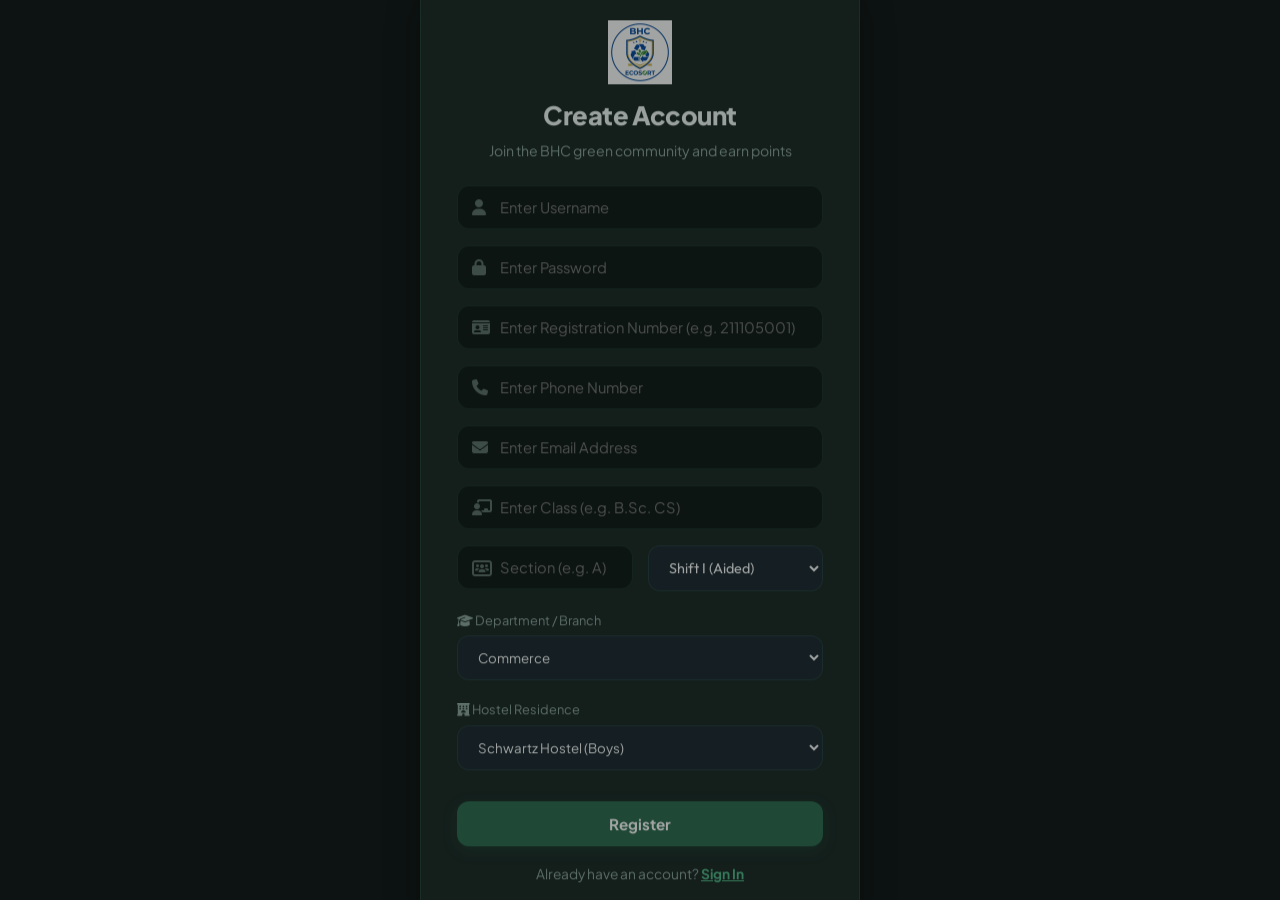
==== commit f3e65666: "feat(integration): complete Phase 3 system integration, E2E testing, activity logging, and productio" ====
--- a/frontend/admin.html
+++ b/frontend/admin.html
@@ -130,8 +130,29 @@
                     <span>AI Classification Control Room</span>
                     <span id="retrainStatus" class="status-badge pending" style="padding: 4px 10px;">Idle</span>
                 </div>
+                
+                <!-- Live Model Telemetry Cards -->
+                <div style="display: grid; grid-template-columns: repeat(auto-fit, minmax(110px, 1fr)); gap: 10px; margin: 12px 0 14px 0;">
+                    <div style="background: var(--bg-hover); padding: 10px; border-radius: var(--radius-sm); border: 1px solid var(--border-color);">
+                        <div style="font-size: 0.7rem; color: var(--text-muted); text-transform: uppercase; font-weight: 600;">Model Version</div>
+                        <div style="font-size: 0.85rem; font-weight: 700; color: var(--color-primary-dark);" id="adminModelVersion">v2.0.0</div>
+                    </div>
+                    <div style="background: var(--bg-hover); padding: 10px; border-radius: var(--radius-sm); border: 1px solid var(--border-color);">
+                        <div style="font-size: 0.7rem; color: var(--text-muted); text-transform: uppercase; font-weight: 600;">Test Accuracy</div>
+                        <div style="font-size: 0.85rem; font-weight: 700; color: #10b981;" id="adminModelAcc">87.94%</div>
+                    </div>
+                    <div style="background: var(--bg-hover); padding: 10px; border-radius: var(--radius-sm); border: 1px solid var(--border-color);">
+                        <div style="font-size: 0.7rem; color: var(--text-muted); text-transform: uppercase; font-weight: 600;">Macro F1</div>
+                        <div style="font-size: 0.85rem; font-weight: 700; color: #3b82f6;" id="adminModelF1">87.76%</div>
+                    </div>
+                    <div style="background: var(--bg-hover); padding: 10px; border-radius: var(--radius-sm); border: 1px solid var(--border-color);">
+                        <div style="font-size: 0.7rem; color: var(--text-muted); text-transform: uppercase; font-weight: 600;">Uncertainty Cutoff</div>
+                        <div style="font-size: 0.85rem; font-weight: 700; color: #f59e0b;" id="adminModelCutoff">65%</div>
+                    </div>
+                </div>
+
                 <p style="color:var(--text-muted); font-size:0.8rem; line-height:1.4;">
-                    Click the button below to retrain the transfer learning custom MobileNetV2 head on the 25 verified campus sorted sample images. The retraining job runs in a separate thread.
+                    Click the button below to retrain the transfer learning custom MobileNetV2 head on the 924 verified campus sorted sample images. The retraining job runs in a separate thread.
                 </p>
                 <button class="btn btn-gold" id="btnRetrain" onclick="triggerRetrain()"><i class="fa-solid fa-microchip"></i> Retrain AI Sorting Model</button>
                 
@@ -163,6 +184,32 @@
                 </table>
             </div>
         </div>
+
+        <!-- System Activity Audit Logs Widget -->
+        <div class="widget" style="margin-top: 24px;">
+            <div class="widget-title">
+                <span>System Activity Audit Logs</span>
+                <button class="btn btn-secondary" onclick="loadActivityLogs()" style="padding: 4px 10px; font-size: 0.8rem;">
+                    <i class="fa-solid fa-rotate-right"></i> Refresh Logs
+                </button>
+            </div>
+            <div style="overflow-x:auto; max-height: 380px;">
+                <table>
+                    <thead>
+                        <tr>
+                            <th>Timestamp</th>
+                            <th>User</th>
+                            <th>Action</th>
+                            <th>Details</th>
+                            <th>IP Address</th>
+                        </tr>
+                    </thead>
+                    <tbody id="activityLogRows">
+                        <tr><td colspan="5" style="text-align:center; color:var(--text-muted);">Loading system activity...</td></tr>
+                    </tbody>
+                </table>
+            </div>
+        </div>
     </main>
 
     <script>
@@ -211,6 +258,8 @@
                 loadUsers();
                 loadPickups();
                 checkRetrainStatus();
+                loadModelInfo();
+                loadActivityLogs();
             } else {
                 window.location.href = "index.html";
             }
@@ -447,6 +496,54 @@
                 })
                 .catch(err => console.error("Error fetching retrain status:", err));
         }
+
+        function loadModelInfo() {
+            fetch(API_URL + "/api/admin/model-info", { headers: getAuthHeaders() })
+                .then(res => res.json())
+                .then(info => {
+                    if (info.version) {
+                        document.getElementById('adminModelVersion').innerText = info.version.replace('-finetuned', '');
+                        document.getElementById('adminModelAcc').innerText = `${info.test_accuracy}%`;
+                        document.getElementById('adminModelF1').innerText = `${info.macro_f1}%`;
+                        document.getElementById('adminModelCutoff').innerText = `${info.uncertainty_threshold}%`;
+                    }
+                })
+                .catch(err => console.error("Error loading model info:", err));
+        }
+
+        function loadActivityLogs() {
+            fetch(API_URL + "/api/admin/activity-logs?limit=25", { headers: getAuthHeaders() })
+                .then(res => res.json())
+                .then(logs => {
+                    const tbody = document.getElementById('activityLogRows');
+                    tbody.innerHTML = '';
+                    if (!logs || logs.length === 0) {
+                        tbody.innerHTML = '<tr><td colspan="5" style="text-align:center; color:var(--text-muted);">No system activities recorded yet.</td></tr>';
+                        return;
+                    }
+                    logs.forEach(l => {
+                        const tr = document.createElement('tr');
+                        const ts = new Date(l.timestamp).toLocaleString([], { month: 'short', day: 'numeric', hour: '2-digit', minute: '2-digit', second: '2-digit' });
+                        let badgeClass = 'pending';
+                        if (l.action.includes('LOGIN') || l.action.includes('REGISTER')) badgeClass = 'active';
+                        else if (l.action.includes('COMPLETED') || l.action.includes('SCANNED')) badgeClass = 'completed';
+                        else if (l.action.includes('ROLE')) badgeClass = 'gold';
+
+                        tr.innerHTML = `
+                            <td style="font-size:0.78rem; color:var(--text-muted);">${ts}</td>
+                            <td><strong>${l.username || 'System (ID: ' + (l.user_id || 'N/A') + ')'}</strong></td>
+                            <td><span class="status-badge ${badgeClass}">${l.action}</span></td>
+                            <td style="font-size:0.82rem;">${l.details || '--'}</td>
+                            <td style="font-size:0.75rem; color:var(--text-muted); font-family:monospace;">${l.ip_address || '127.0.0.1'}</td>
+                        `;
+                        tbody.appendChild(tr);
+                    });
+                })
+                .catch(err => {
+                    console.error("Error loading activity logs:", err);
+                    document.getElementById('activityLogRows').innerHTML = '<tr><td colspan="5" style="text-align:center; color:red;">Failed to load activity logs.</td></tr>';
+                });
+        }
     </script>
 </body>
 </html>
